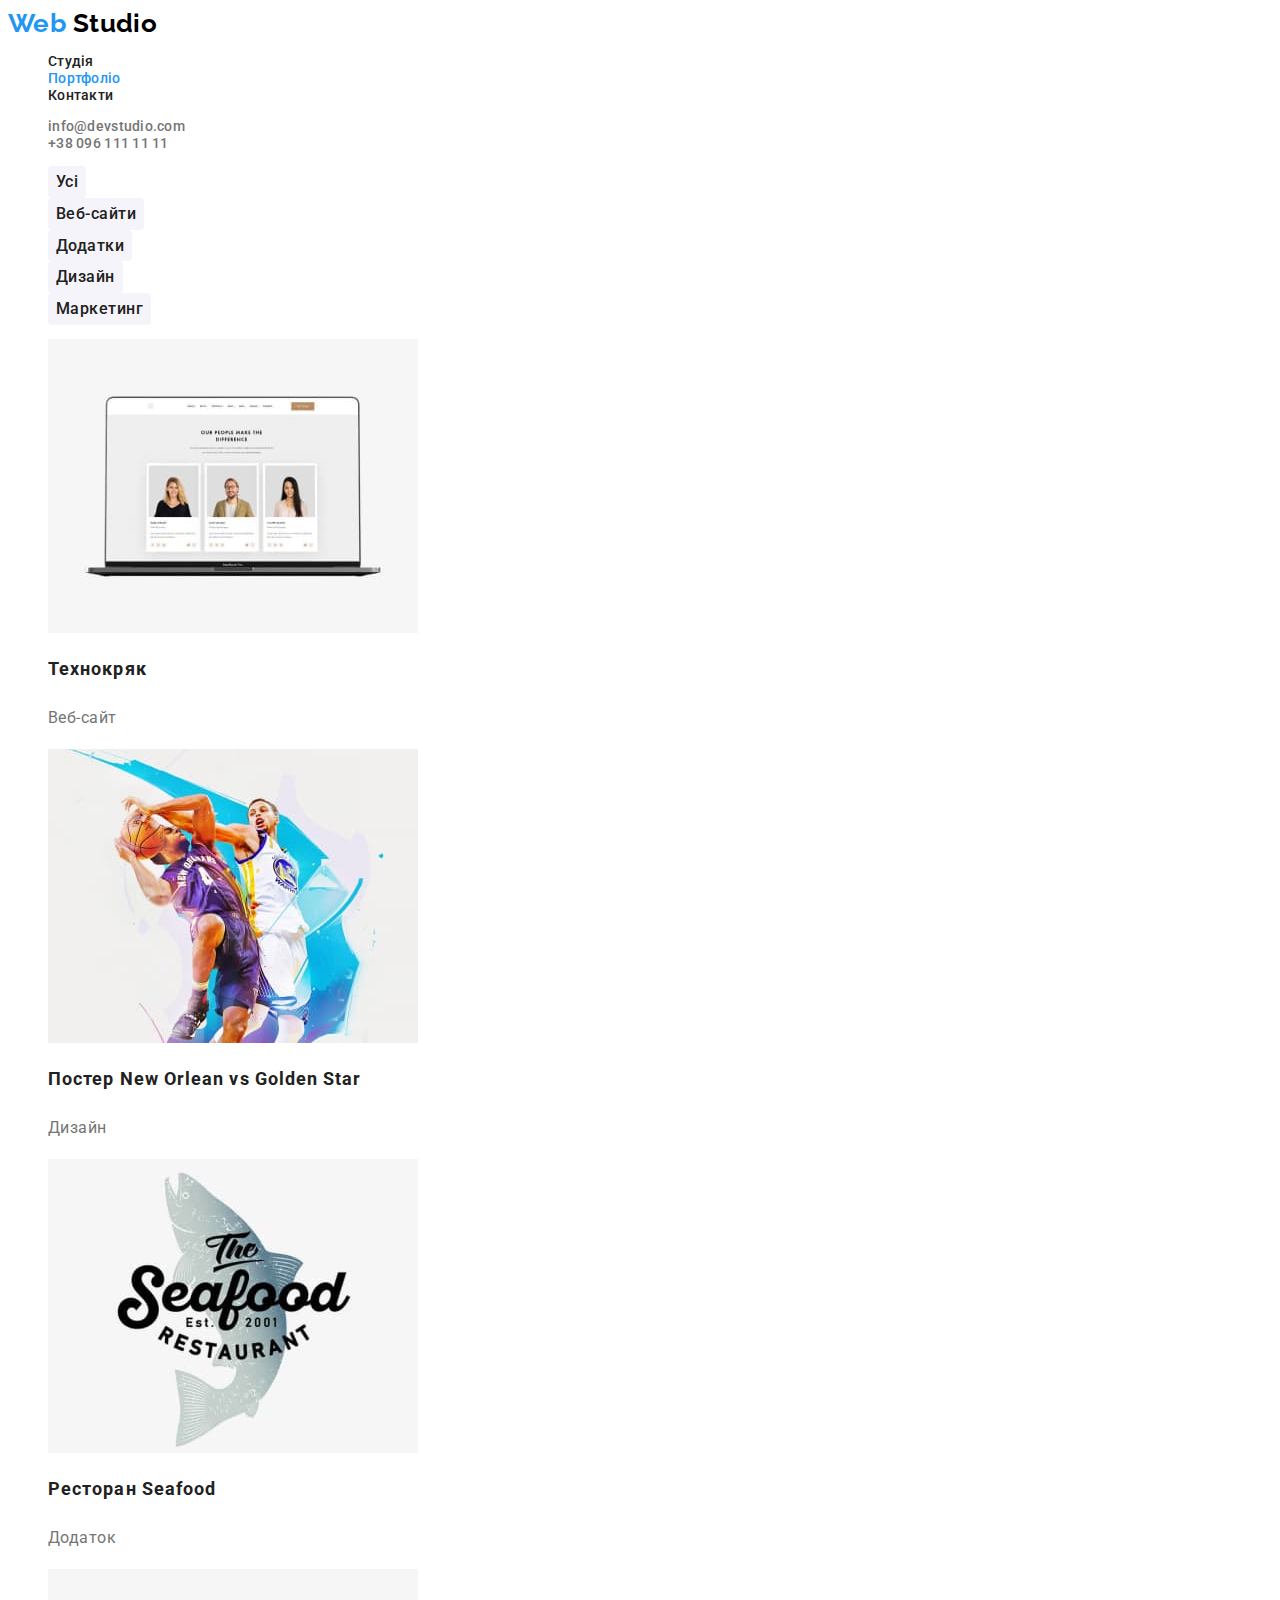
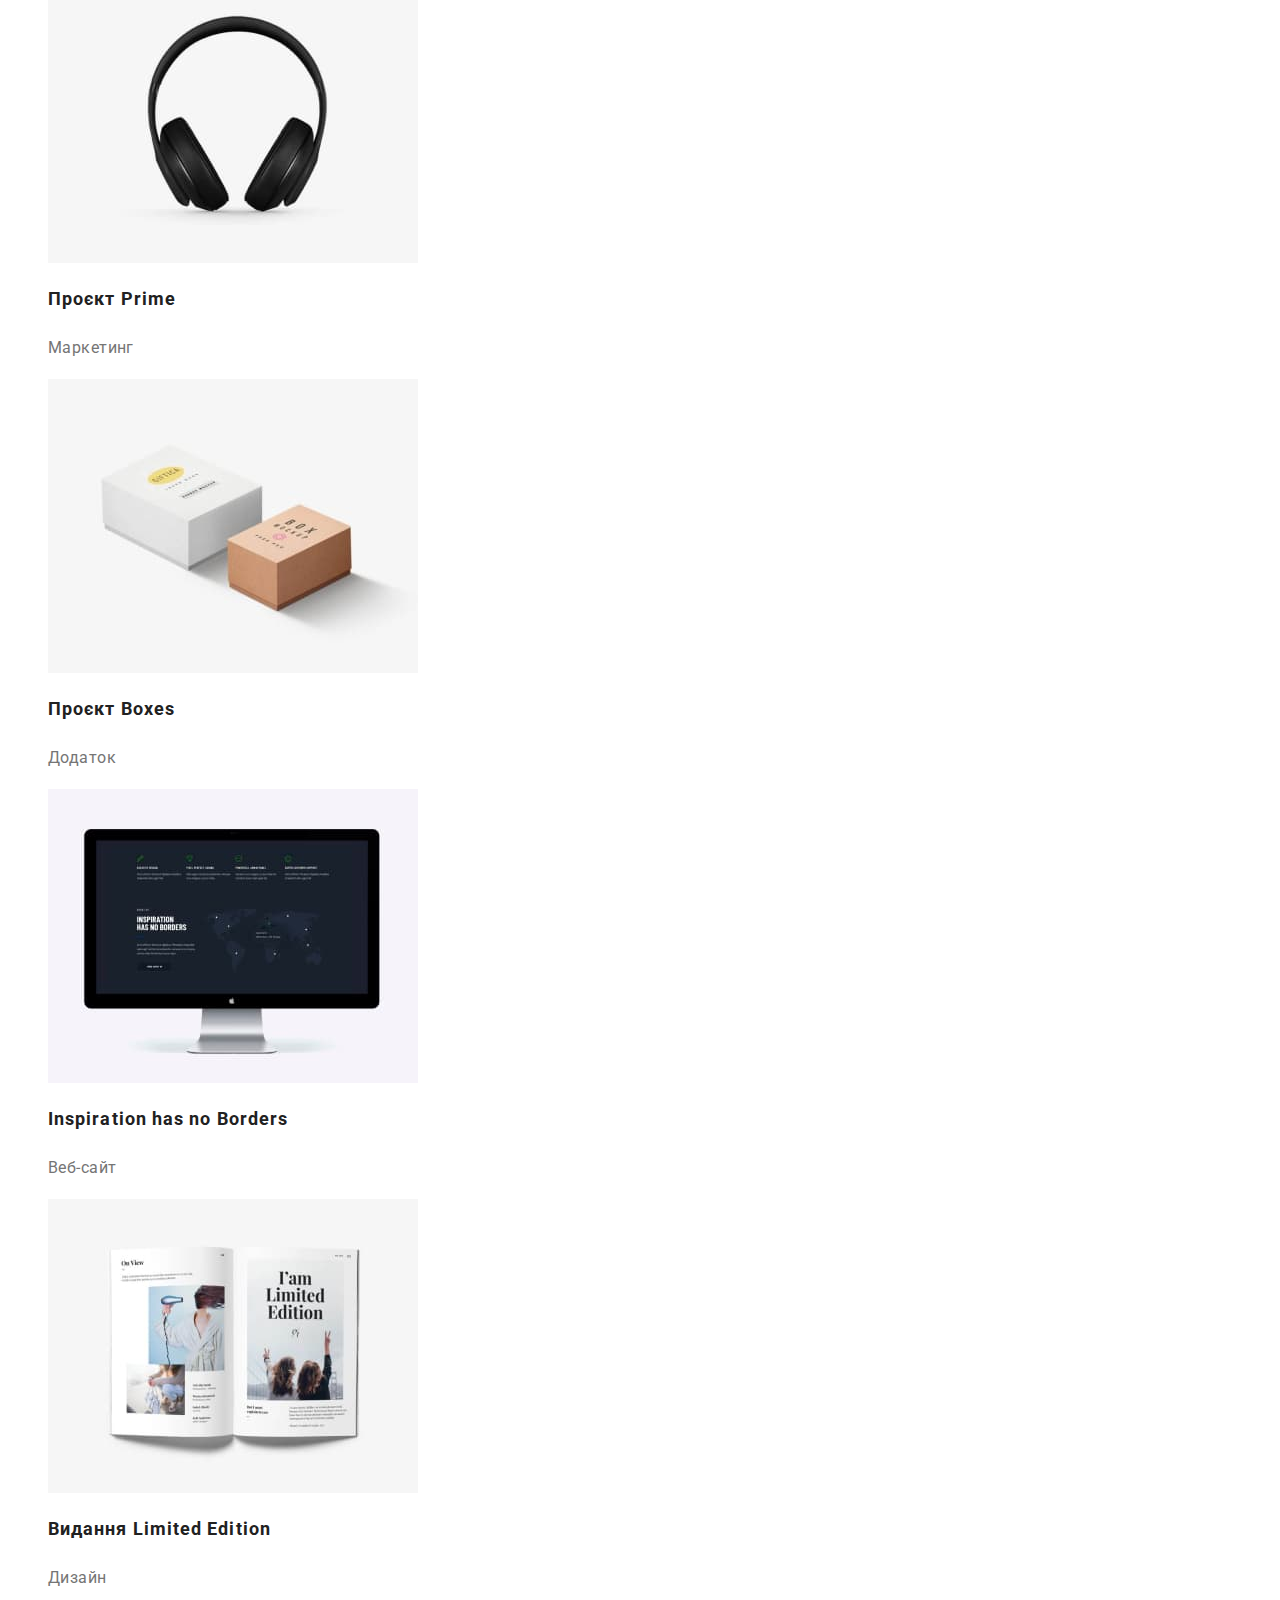
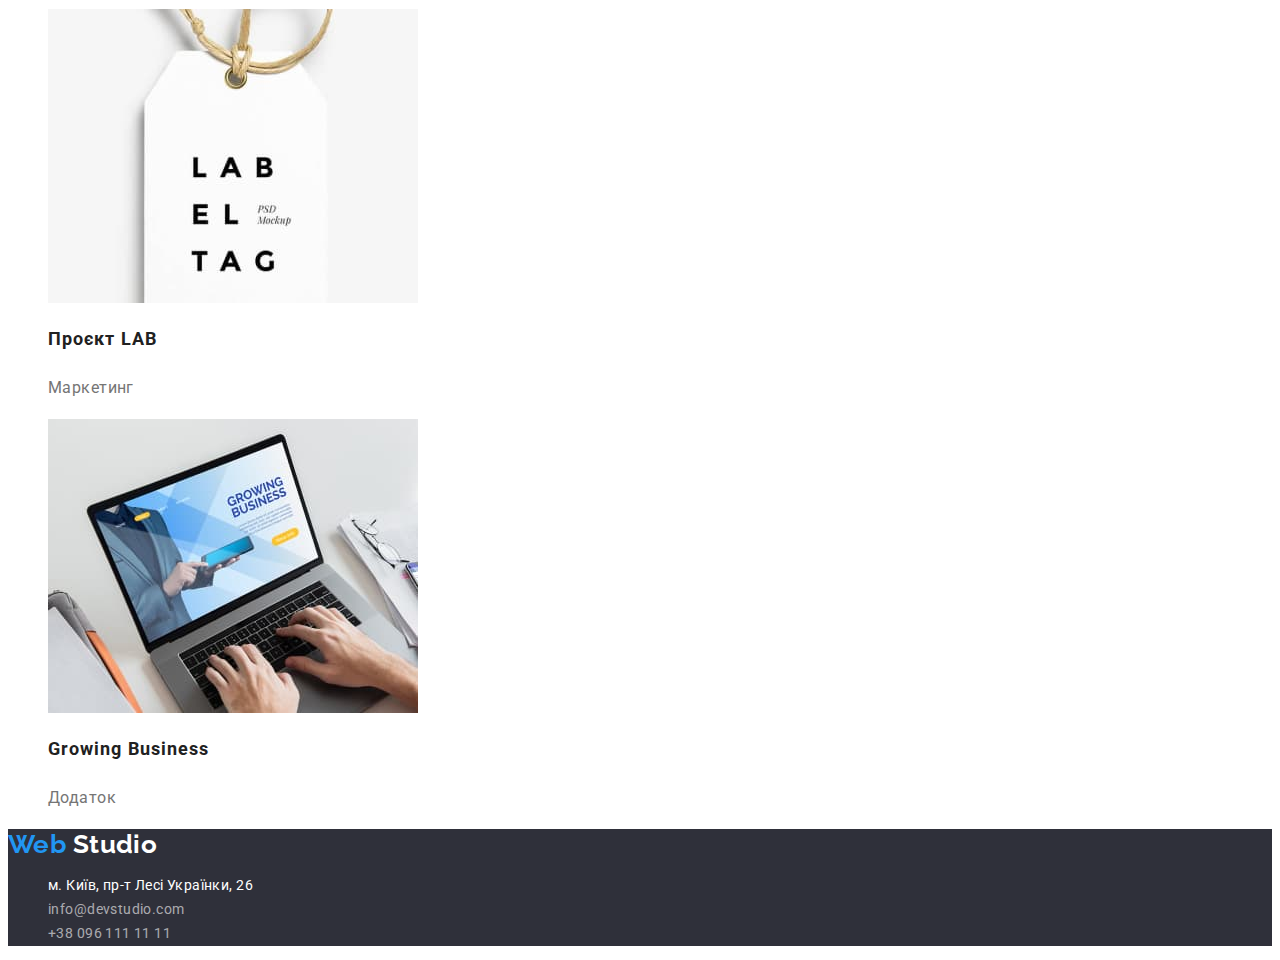
==== portfolio.html @ 021643b6 "Initial commit" ====
<!DOCTYPE html>
<html lang="uk">
	<head>
		<meta charset="UTF-8" />
		<meta http-equiv="X-UA-Compatible" content="IE=edge" />
		<meta name="viewport" content="width=device-width, initial-scale=1.0" />
		<title>Portfolio</title>
		<link
			href="https://fonts.googleapis.com/css2?family=Raleway:wght@700&family=Roboto:wght@400;500;700;900&display=swap"
			rel="stylesheet"
		/>
		<link rel="stylesheet" href="./css/styles.css" />
	</head>
	<body>
		<header>
			<nav>
				<a href="./index.html" class="logo link">
					<span class="logo-accent">Web</span>
					Studio
				</a>

				<ul class="site-nav list">
					<li>
						<a href="./index.html" class="link">Студія</a>
					</li>
					<li>
						<a href="./portfolio.html" class="link current">Портфоліо</a>
					</li>
					<li>
						<a href="" class="link">Контакти</a>
					</li>
				</ul>
			</nav>
			<ul class="contact-header list">
				<li>
					<a href="mailto:info@devstudio.com" class="link">info@devstudio.com</a>
				</li>
				<li>
					<a href="tel:+380961111111" class="link">+38 096 111 11 11</a>
				</li>
			</ul>
		</header>
		<main>
			<section class="portfolio">
				<h1 class="visually-hidden">Галерея проектів</h1>
				<ul class="list">
					<li><button type="button" class="portfolio-btn">Усі</button></li>
					<li><button type="button" class="portfolio-btn">Веб-сайти</button></li>
					<li><button type="button" class="portfolio-btn">Додатки</button></li>
					<li><button type="button" class="portfolio-btn">Дизайн</button></li>
					<li><button type="button" class="portfolio-btn">Маркетинг</button></li>
				</ul>
				<ul class="portfolio-list list">
					<li>
						<a href="" class="link">
							<img src="./images/tehno.jpg" alt="Технокряк веб-сайт" width="370" />
							<h2 class="title">Технокряк</h2>
							<p class="dscr">Веб-сайт</p>
						</a>
					</li>
					<li>
						<a href="" class="link">
							<img src="./images/poster.jpg" alt="Постер Нью Орлеан дизайн" width="370" />
							<h2 class="title">Постер New Orlean vs Golden Star</h2>
							<p class="dscr">Дизайн</p>
						</a>
					</li>
					<li>
						<a href="" class="link">
							<img src="./images/seafood.jpg" alt="Ресторан Сіфуд" width="370" />
							<h2 class="title">Ресторан Seafood</h2>
							<p class="dscr">Додаток</p>
						</a>
					</li>
					<li>
						<a href="" class="link">
							<img src="./images/prime.jpg" alt="Прайм маркетинг" width="370" />
							<h2 class="title">Проєкт Prime</h2>
							<p class="dscr">Маркетинг</p>
						</a>
					</li>
					<li>
						<a href="" class="link">
							<img src="./images/boxes.jpg" alt="Додаток боксес" width="370" />
							<h2 class="title">Проєкт Boxes</h2>
							<p class="dscr">Додаток</p>
						</a>
					</li>
					<li>
						<a href="" class="link">
							<img src="./images/inspiration.jpg" alt="Натхнення вебсайт" width="370" />
							<h2 class="title">Inspiration has no Borders</h2>
							<p class="dscr">Веб-сайт</p>
						</a>
					</li>
					<li>
						<a href="" class="link">
							<img src="./images/limited.jpg" alt="Обмежене видання дизайн" width="370" />
							<h2 class="title">Видання Limited Edition</h2>
							<p class="dscr">Дизайн</p>
						</a>
					</li>
					<li>
						<a href="" class="link">
							<img src="./images/lab.jpg" alt="Проєкт ЛАБ маркетинг" width="370" />
							<h2 class="title">Проєкт LAB</h2>
							<p class="dscr">Маркетинг</p>
						</a>
					</li>
					<li>
						<a href="" class="link">
							<img src="./images/growing.jpg" alt="Рост бізнеса додаток" width="370" />
							<h2 class="title">Growing Business</h2>
							<p class="dscr">Додаток</p>
						</a>
					</li>
				</ul>
			</section>
		</main>
		<footer class="footer">
			<a href="./index.html" class="logo link">
				<span class="logo-accent">Web</span>
				Studio
			</a>
			<address>
				<ul class="adress-list list">
					<li>
						<a
							href="https://goo.gl/maps/ogPtwXew7czSib9S9"
							target="_blank"
							rel="noreferrer noopener nofollow"
							class="adress link"
						>
							м. Київ, пр-т Лесі Українки, 26
						</a>
					</li>
					<li>
						<a href="mailto:info@devstudio.com" class="link">info@devstudio.com</a>
					</li>
					<li>
						<a href="tel:+380961111111" class="link">+38 096 111 11 11</a>
					</li>
				</ul>
			</address>
		</footer>
	</body>
</html>
---- css/styles.css ----
:root {
	--title-text-color: #212121; /*цвет заголовков h2 h3*/
	--text-color: #757575; /*цвет  текста*/
	--accent-color: #2196f3; /*цвет акцент*/
	--logo-color-text: #000000; /*цвет лого*/
	--secondary-color: #f5f4fa; /*вторичнй фон цвет секций*/
	--brand-color: #2f303a; /*выделяющийся фон сайта*/
	--main-color: #ffffff; /*основной фон, текст на контрасте*/
	--button-active: #188ce8; /*цвет фокусированной кнопки*/
	--footer-text-color: rgba(255, 255, 255, 0.6); /*доп цвет текста в футере*/
}

body {
	font-family: Roboto, sans-serif;
	font-size: 14px;
	letter-spacing: 0.03em;
	color: var(--text-color);
	background-color: #ffffff;
}
.link {
	text-decoration: none;
}
.list {
	list-style: none;
}
.logo.link {
	font-family: "Raleway", sans-serif;
	font-weight: 700;
	font-size: 26px;
	line-height: 1.19;
	color: var(--logo-color-text);
}
.logo-accent {
	color: var(--accent-color);
}

/*навигация*/

.site-nav .link {
	font-weight: 500;
	line-height: 1.14;
	letter-spacing: 0.02em;
	color: var(--title-text-color);
}

/*контакты шапка*/
.contact-header .link {
	font-weight: 500;
	line-height: 1.14;
	letter-spacing: 0.02em;
	color: var(--text-color);
}

/*секция герой*/
.hero {
	background-color: var(--brand-color);
}
.hero-title {
	font-weight: 900;
	font-size: 44px;
	line-height: 1.36;
	letter-spacing: 0.06em;
	color: var(--main-color);
	text-transform: uppercase;
	text-align: center;
}
.hero-btn {
	font-family: "Roboto", sans-serif;
	font-weight: 700;
	font-size: 16px;
	line-height: 1.88;
	letter-spacing: 0.06em;
	color: var(--main-color);
	display: flex;
	align-items: center;
	text-align: center;
	background-color: var(--accent-color);
	border-color: transparent;
	border-radius: 4px;
	cursor: pointer;
}
.hero-btn:hover,
.hero-btn:focus {
	background-color: var(--button-active);
}

/*секции*/

.visually-hidden {
	/*скрываем заголовок - почему так*/
	position: absolute;
	width: 1px;
	height: 1px;
	margin: -1px;
	border: 0;
	padding: 0;
	white-space: nowrap;
	clip-path: inset(100%);
	clip: rect(0 0 0 0);
	overflow: hidden;
}

.feature-list .title {
	font-size: 14px;
	line-height: 1.14;
	color: var(--title-text-color);
	text-transform: uppercase;
}
.feature-list .dscr {
	line-height: 1.71;
}
.section-title {
	font-size: 36px;
	line-height: 1.17;
	color: var(--title-text-color);
	text-align: center;
}
.team {
	background-color: var(--secondary-color);
}
.team-list .title {
	font-weight: 500;
	font-size: 16px;
	line-height: 1.19;
	color: var(--title-text-color);
	text-align: center;
}
.team-list .dscr {
	font-size: 16px;
	line-height: 1.19;
	text-align: center;
}
/*футер*/
.footer {
	background-color: var(--brand-color);
}
.adress-list {
	font-style: normal;
	line-height: 1.71;
}
.adress-list .link {
	color: var(--footer-text-color);
}
.adress.link {
	color: var(--main-color);
}
.footer .logo {
	color: var(--main-color);
}

/*фокус наведение*/
.adress-list .link:hover,
.adress-list .link:focus,
.adress:hover,
.adress:focus,
.logo.link:hover,
.logo.link:focus,
.site-nav .link:hover,
.site-nav .link:focus,
.contact-header .link:hover,
.contact-header .link:focus,
.site-nav .link.current {
	color: var(--accent-color);
}

/*портфолио*/

.portfolio-btn {
	font-family: "Roboto", sans-serif;
	font-weight: 500;
	font-size: 16px;
	letter-spacing: 0.03em;
	line-height: 1.62;
	color: var(--title-text-color);
	text-align: center;
	background-color: var(--secondary-color);
	border-color: transparent;
	border-radius: 4px;
	cursor: pointer;
}
.portfolio-btn:hover,
.portfolio-btn:focus {
	color: var(--main-color);
	background-color: var(--accent-color);
}

.portfolio-list .title {
	font-size: 18px;
	line-height: 2;
	letter-spacing: 0.06em;
	color: var(--title-text-color);
}
.portfolio-list .dscr {
	font-size: 16px;
	line-height: 1.88;
	color: var(--text-color);
}
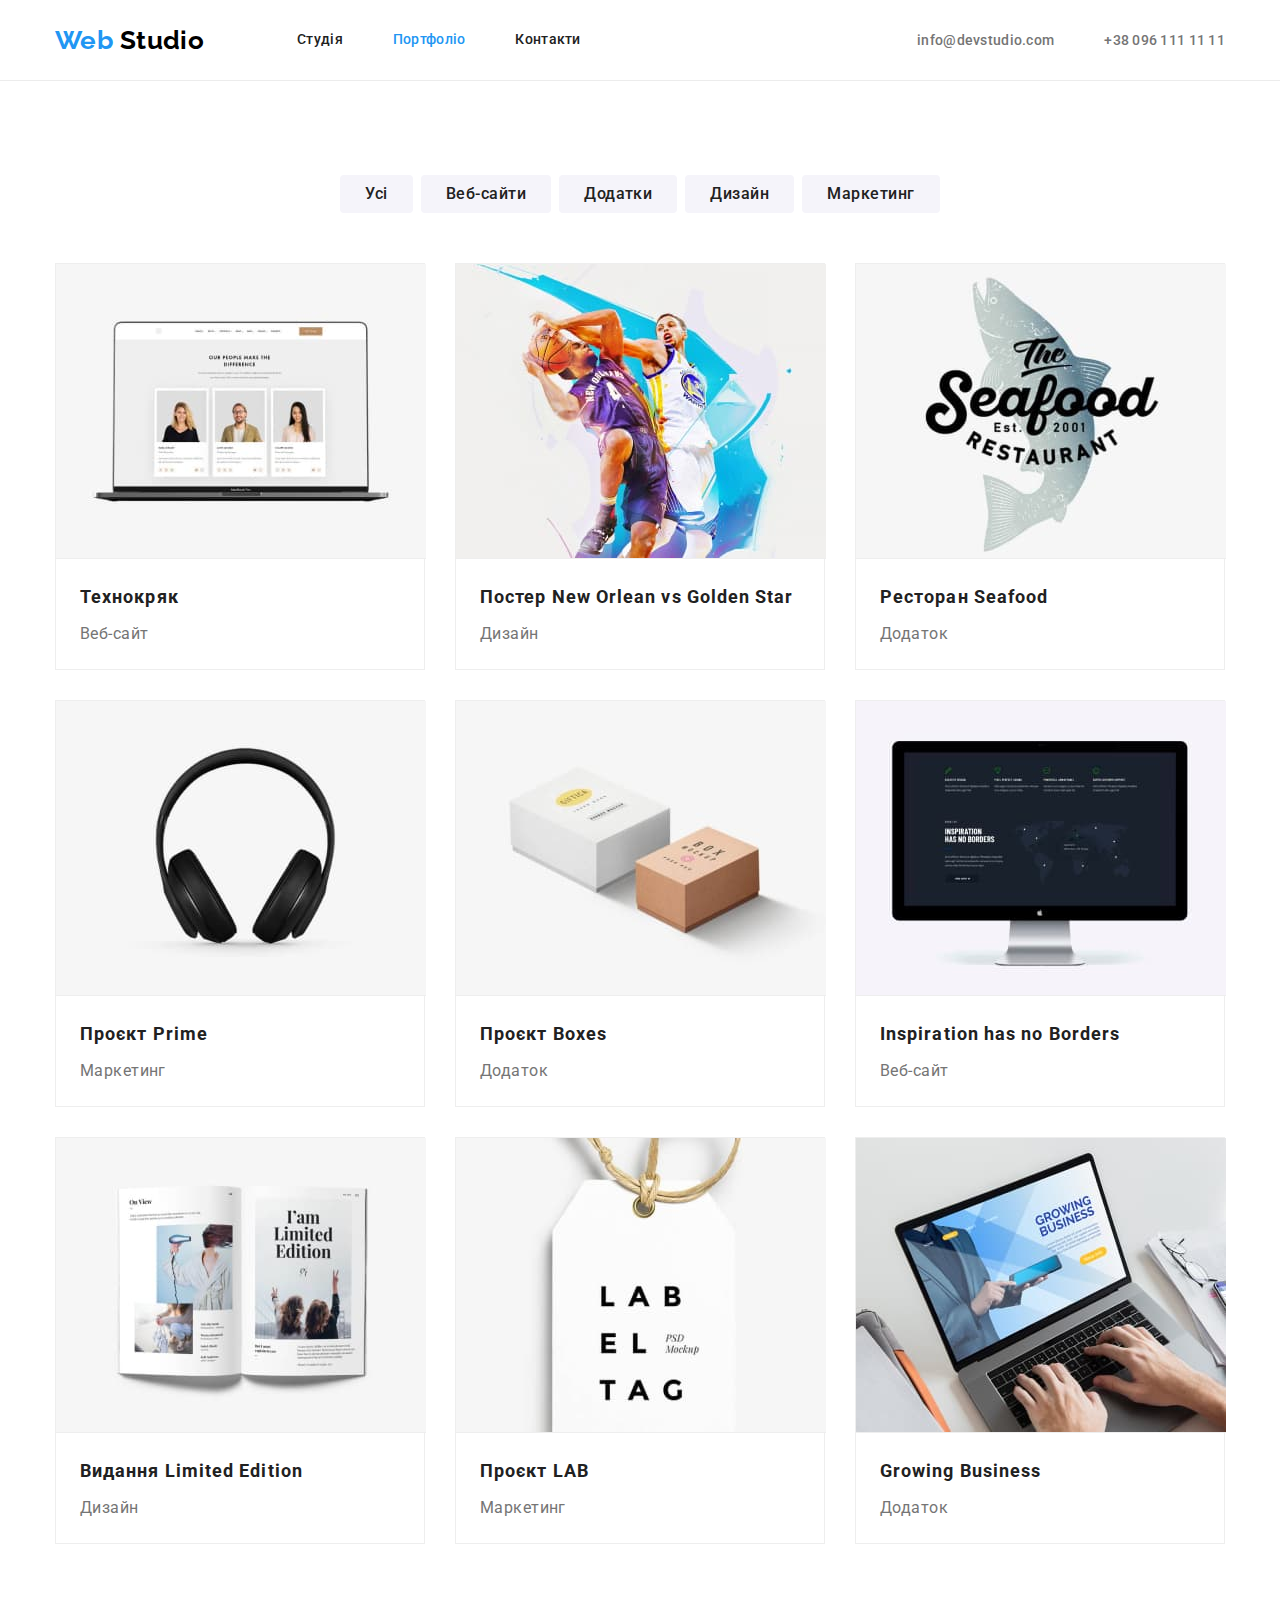
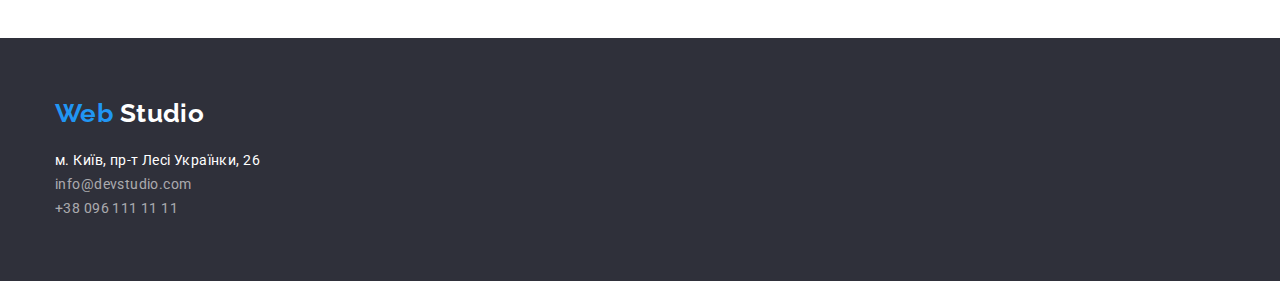
==== commit b0417a9f: "grid" ====
--- a/portfolio.html
+++ b/portfolio.html
@@ -6,6 +6,10 @@
 		<meta name="viewport" content="width=device-width, initial-scale=1.0" />
 		<title>Portfolio</title>
 		<link
+			rel="stylesheet"
+			href="https://cdnjs.cloudflare.com/ajax/libs/modern-normalize/1.0.0/modern-normalize.min.css"
+		/>
+		<link
 			href="https://fonts.googleapis.com/css2?family=Raleway:wght@700&family=Roboto:wght@400;500;700;900&display=swap"
 			rel="stylesheet"
 		/>
@@ -13,135 +17,141 @@
 	</head>
 	<body>
 		<header>
-			<nav>
-				<a href="./index.html" class="logo link">
+			<div class="container header">
+				<nav class="navigation">
+					<a href="./index.html" class="logo link" lang="eu">
+						<span class="logo-accent">Web</span>
+						Studio
+					</a>
+
+					<ul class="site-nav list">
+						<li class="item">
+							<a href="./index.html" class="link">Студія</a>
+						</li>
+						<li class="item">
+							<a href="./portfolio.html" class="link current">Портфоліо</a>
+						</li>
+						<li class="item">
+							<a href="" class="link">Контакти</a>
+						</li>
+					</ul>
+				</nav>
+				<ul class="contact-header list">
+					<li class="item">
+						<a href="mailto:info@devstudio.com" class="link">info@devstudio.com</a>
+					</li>
+					<li class="item">
+						<a href="tel:+380961111111" class="link">+38 096 111 11 11</a>
+					</li>
+				</ul>
+			</div>
+		</header>
+		<main>
+			<section class="section portfolio">
+				<div class="container">
+					<h1 class="visually-hidden">Галерея проектів</h1>
+					<ul class="list filter">
+						<li class="item"><button type="button" class="filter-btn">Усі</button></li>
+						<li class="item"><button type="button" class="filter-btn">Веб-сайти</button></li>
+						<li class="item"><button type="button" class="filter-btn">Додатки</button></li>
+						<li class="item"><button type="button" class="filter-btn">Дизайн</button></li>
+						<li class="item"><button type="button" class="filter-btn">Маркетинг</button></li>
+					</ul>
+					<ul class="portfolio-list list">
+						<li class="item">
+							<a href="" class="link">
+								<img class="portfolio-img" src="./images/tehno.jpg" alt="Технокряк веб-сайт" width="370" />
+								<h2 class="title">Технокряк</h2>
+								<p class="dscr">Веб-сайт</p>
+							</a>
+						</li>
+						<li class="item">
+							<a href="" class="link">
+								<img class="portfolio-img" src="./images/poster.jpg" alt="Постер Нью Орлеан дизайн" width="370" />
+								<h2 class="title">Постер New Orlean vs Golden Star</h2>
+								<p class="dscr">Дизайн</p>
+							</a>
+						</li>
+						<li class="item">
+							<a href="" class="link">
+								<img class="portfolio-img" src="./images/seafood.jpg" alt="Ресторан Сіфуд" width="370" />
+								<h2 class="title">Ресторан Seafood</h2>
+								<p class="dscr">Додаток</p>
+							</a>
+						</li>
+						<li class="item">
+							<a href="" class="link">
+								<img class="portfolio-img" src="./images/prime.jpg" alt="Прайм маркетинг" width="370" />
+								<h2 class="title">Проєкт Prime</h2>
+								<p class="dscr">Маркетинг</p>
+							</a>
+						</li>
+						<li class="item">
+							<a href="" class="link">
+								<img class="portfolio-img" src="./images/boxes.jpg" alt="Додаток боксес" width="370" />
+								<h2 class="title">Проєкт Boxes</h2>
+								<p class="dscr">Додаток</p>
+							</a>
+						</li>
+						<li class="item">
+							<a href="" class="link">
+								<img class="portfolio-img" src="./images/inspiration.jpg" alt="Натхнення вебсайт" width="370" />
+								<h2 class="title">Inspiration has no Borders</h2>
+								<p class="dscr">Веб-сайт</p>
+							</a>
+						</li>
+						<li class="item">
+							<a href="" class="link">
+								<img class="portfolio-img" src="./images/limited.jpg" alt="Обмежене видання дизайн" width="370" />
+								<h2 class="title">Видання Limited Edition</h2>
+								<p class="dscr">Дизайн</p>
+							</a>
+						</li>
+						<li class="item">
+							<a href="" class="link">
+								<img class="portfolio-img" src="./images/lab.jpg" alt="Проєкт ЛАБ маркетинг" width="370" />
+								<h2 class="title">Проєкт LAB</h2>
+								<p class="dscr">Маркетинг</p>
+							</a>
+						</li>
+						<li class="item">
+							<a href="" class="link">
+								<img class="portfolio-img" src="./images/growing.jpg" alt="Рост бізнеса додаток" width="370" />
+								<h2 class="title">Growing Business</h2>
+								<p class="dscr">Додаток</p>
+							</a>
+						</li>
+					</ul>
+				</div>
+			</section>
+		</main>
+		<footer class="footer">
+			<div class="container">
+				<a href="./index.html" class="logo link" lang="eu">
 					<span class="logo-accent">Web</span>
 					Studio
 				</a>
-
-				<ul class="site-nav list">
-					<li>
-						<a href="./index.html" class="link">Студія</a>
-					</li>
-					<li>
-						<a href="./portfolio.html" class="link current">Портфоліо</a>
-					</li>
-					<li>
-						<a href="" class="link">Контакти</a>
-					</li>
-				</ul>
-			</nav>
-			<ul class="contact-header list">
-				<li>
-					<a href="mailto:info@devstudio.com" class="link">info@devstudio.com</a>
-				</li>
-				<li>
-					<a href="tel:+380961111111" class="link">+38 096 111 11 11</a>
-				</li>
-			</ul>
-		</header>
-		<main>
-			<section class="portfolio">
-				<h1 class="visually-hidden">Галерея проектів</h1>
-				<ul class="list">
-					<li><button type="button" class="portfolio-btn">Усі</button></li>
-					<li><button type="button" class="portfolio-btn">Веб-сайти</button></li>
-					<li><button type="button" class="portfolio-btn">Додатки</button></li>
-					<li><button type="button" class="portfolio-btn">Дизайн</button></li>
-					<li><button type="button" class="portfolio-btn">Маркетинг</button></li>
-				</ul>
-				<ul class="portfolio-list list">
-					<li>
-						<a href="" class="link">
-							<img src="./images/tehno.jpg" alt="Технокряк веб-сайт" width="370" />
-							<h2 class="title">Технокряк</h2>
-							<p class="dscr">Веб-сайт</p>
-						</a>
-					</li>
-					<li>
-						<a href="" class="link">
-							<img src="./images/poster.jpg" alt="Постер Нью Орлеан дизайн" width="370" />
-							<h2 class="title">Постер New Orlean vs Golden Star</h2>
-							<p class="dscr">Дизайн</p>
-						</a>
-					</li>
-					<li>
-						<a href="" class="link">
-							<img src="./images/seafood.jpg" alt="Ресторан Сіфуд" width="370" />
-							<h2 class="title">Ресторан Seafood</h2>
-							<p class="dscr">Додаток</p>
-						</a>
-					</li>
-					<li>
-						<a href="" class="link">
-							<img src="./images/prime.jpg" alt="Прайм маркетинг" width="370" />
-							<h2 class="title">Проєкт Prime</h2>
-							<p class="dscr">Маркетинг</p>
-						</a>
-					</li>
-					<li>
-						<a href="" class="link">
-							<img src="./images/boxes.jpg" alt="Додаток боксес" width="370" />
-							<h2 class="title">Проєкт Boxes</h2>
-							<p class="dscr">Додаток</p>
-						</a>
-					</li>
-					<li>
-						<a href="" class="link">
-							<img src="./images/inspiration.jpg" alt="Натхнення вебсайт" width="370" />
-							<h2 class="title">Inspiration has no Borders</h2>
-							<p class="dscr">Веб-сайт</p>
-						</a>
-					</li>
-					<li>
-						<a href="" class="link">
-							<img src="./images/limited.jpg" alt="Обмежене видання дизайн" width="370" />
-							<h2 class="title">Видання Limited Edition</h2>
-							<p class="dscr">Дизайн</p>
-						</a>
-					</li>
-					<li>
-						<a href="" class="link">
-							<img src="./images/lab.jpg" alt="Проєкт ЛАБ маркетинг" width="370" />
-							<h2 class="title">Проєкт LAB</h2>
-							<p class="dscr">Маркетинг</p>
-						</a>
-					</li>
-					<li>
-						<a href="" class="link">
-							<img src="./images/growing.jpg" alt="Рост бізнеса додаток" width="370" />
-							<h2 class="title">Growing Business</h2>
-							<p class="dscr">Додаток</p>
-						</a>
-					</li>
-				</ul>
-			</section>
-		</main>
-		<footer class="footer">
-			<a href="./index.html" class="logo link">
-				<span class="logo-accent">Web</span>
-				Studio
-			</a>
-			<address>
-				<ul class="adress-list list">
-					<li>
-						<a
-							href="https://goo.gl/maps/ogPtwXew7czSib9S9"
-							target="_blank"
-							rel="noreferrer noopener nofollow"
-							class="adress link"
-						>
-							м. Київ, пр-т Лесі Українки, 26
-						</a>
-					</li>
-					<li>
-						<a href="mailto:info@devstudio.com" class="link">info@devstudio.com</a>
-					</li>
-					<li>
-						<a href="tel:+380961111111" class="link">+38 096 111 11 11</a>
-					</li>
-				</ul>
-			</address>
+				<address>
+					<ul class="adress-list list">
+						<li>
+							<a
+								href="https://goo.gl/maps/ogPtwXew7czSib9S9"
+								target="_blank"
+								rel="noreferrer noopener nofollow"
+								class="adress link"
+							>
+								м. Київ, пр-т Лесі Українки, 26
+							</a>
+						</li>
+						<li>
+							<a href="mailto:info@devstudio.com" class="link">info@devstudio.com</a>
+						</li>
+						<li>
+							<a href="tel:+380961111111" class="link">+38 096 111 11 11</a>
+						</li>
+					</ul>
+				</address>
+			</div>
 		</footer>
 	</body>
 </html>
--- a/css/styles.css
+++ b/css/styles.css
@@ -8,6 +8,8 @@
 	--main-color: #ffffff; /*основной фон, текст на контрасте*/
 	--button-active: #188ce8; /*цвет фокусированной кнопки*/
 	--footer-text-color: rgba(255, 255, 255, 0.6); /*доп цвет текста в футере*/
+	--line-color: #ececec; /* цвет линии */
+	--border-color: #eeeeee; /*цвет рамки*/
 }
 
 body {
@@ -15,7 +17,29 @@
 	font-size: 14px;
 	letter-spacing: 0.03em;
 	color: var(--text-color);
-	background-color: #ffffff;
+	background-color: var(--main-color);
+}
+.container {
+	width: 1200px;
+	padding: 0 15px;
+	margin: 0 auto;
+}
+.section {
+	padding-top: 94px;
+	padding-bottom: 94px;
+}
+h3,
+h4,
+ul,
+p {
+	margin: 0px;
+	padding: 0px;
+}
+img {
+	display: block;
+}
+header {
+	border-bottom: 1px solid var(--line-color);
 }
 .link {
 	text-decoration: none;
@@ -23,6 +47,7 @@
 .list {
 	list-style: none;
 }
+/* логотип  */
 .logo.link {
 	font-family: "Raleway", sans-serif;
 	font-weight: 700;
@@ -33,16 +58,31 @@
 .logo-accent {
 	color: var(--accent-color);
 }
-
+/* HEADER */
 /*навигация*/
 
 .site-nav .link {
+	display: block;
+	padding-top: 32px;
+	padding-bottom: 32px;
+
 	font-weight: 500;
 	line-height: 1.14;
 	letter-spacing: 0.02em;
 	color: var(--title-text-color);
 }
-
+.site-nav {
+	display: flex;
+	margin-left: 93px;
+}
+
+.site-nav .item + .item {
+	margin-left: 50px;
+}
+.navigation {
+	display: flex;
+	align-items: center;
+}
 /*контакты шапка*/
 .contact-header .link {
 	font-weight: 500;
@@ -50,28 +90,44 @@
 	letter-spacing: 0.02em;
 	color: var(--text-color);
 }
+.contact-header {
+	display: flex;
+	margin-left: auto;
+}
+.contact-header .item + .item {
+	margin-left: 50px;
+}
+.header {
+	display: flex;
+	align-items: center;
+}
 
 /*секция герой*/
-.hero {
-	background-color: var(--brand-color);
-}
+
 .hero-title {
+	margin-top: 0px;
+	margin-bottom: 30px;
+	margin-left: auto;
+	margin-right: auto;
+	width: 696px;
 	font-weight: 900;
 	font-size: 44px;
 	line-height: 1.36;
 	letter-spacing: 0.06em;
 	color: var(--main-color);
 	text-transform: uppercase;
-	text-align: center;
 }
 .hero-btn {
+	margin: auto;
+	width: 216px;
+	height: 50px;
 	font-family: "Roboto", sans-serif;
 	font-weight: 700;
 	font-size: 16px;
 	line-height: 1.88;
 	letter-spacing: 0.06em;
 	color: var(--main-color);
-	display: flex;
+
 	align-items: center;
 	text-align: center;
 	background-color: var(--accent-color);
@@ -83,9 +139,13 @@
 .hero-btn:focus {
 	background-color: var(--button-active);
 }
+.hero {
+	background-color: var(--brand-color);
+	text-align: center;
+}
 
 /*секции*/
-
+/* Особенности студии */
 .visually-hidden {
 	/*скрываем заголовок - почему так*/
 	position: absolute;
@@ -100,7 +160,17 @@
 	overflow: hidden;
 }
 
+.feature-list {
+	display: flex;
+}
+.feature-list .item + .item {
+	margin-left: 30px;
+}
+.feature-list .item {
+	flex-basis: calc((100%-30px * 3) / 4);
+}
 .feature-list .title {
+	margin-bottom: 10px;
 	font-size: 14px;
 	line-height: 1.14;
 	color: var(--title-text-color);
@@ -109,22 +179,67 @@
 .feature-list .dscr {
 	line-height: 1.71;
 }
+
+/* Чем занимаемся */
 .section-title {
+	margin-bottom: 50px;
+	margin-top: 0px;
 	font-size: 36px;
 	line-height: 1.17;
 	color: var(--title-text-color);
 	text-align: center;
 }
-.team {
+.works {
+	padding-top: 0px;
+}
+
+.works .list {
+	display: flex;
+	justify-content: space-between;
+}
+.works .list .item:not(:first-child) {
+	margin-left: 30px;
+}
+
+/*реализация с равномерні м размещением:
+.works .list {
+	display: flex;
+	justify-content: space-between;
+}*/
+/*реализация с отрицаетльными маржинами:
+.works .list {
+	display: flex;
+	margin-left: -30px;
+}
+.works .list > .item {
+	margin-left: 30px;}
+/*  
+/* наша команда */
+.section.team {
 	background-color: var(--secondary-color);
 }
+.team-list {
+	display: flex;
+	justify-content: space-between;
+}
+.team-list .item {
+	padding-bottom: 30px;
+	text-align: center;
+	background-color: var(--main-color);
+}
+.team-list .item:not(:first-child) {
+	margin-left: 30px;
+}
 .team-list .title {
+	margin-top: 30px;
+	margin-bottom: 10px;
 	font-weight: 500;
 	font-size: 16px;
 	line-height: 1.19;
 	color: var(--title-text-color);
 	text-align: center;
 }
+
 .team-list .dscr {
 	font-size: 16px;
 	line-height: 1.19;
@@ -132,8 +247,12 @@
 }
 /*футер*/
 .footer {
+	padding-top: 60px;
+	padding-bottom: 60px;
+
 	background-color: var(--brand-color);
 }
+
 .adress-list {
 	font-style: normal;
 	line-height: 1.71;
@@ -145,6 +264,8 @@
 	color: var(--main-color);
 }
 .footer .logo {
+	display: inline-block;
+	margin-bottom: 20px;
 	color: var(--main-color);
 }
 
@@ -164,8 +285,18 @@
 }
 
 /*портфолио*/
-
-.portfolio-btn {
+/*фильтр*/
+.filter {
+	display: flex;
+	justify-content: center;
+	margin-bottom: 50px;
+}
+.filter .item + .item {
+	margin-left: 8px;
+}
+.filter-btn {
+	padding: 6px 22px;
+
 	font-family: "Roboto", sans-serif;
 	font-weight: 500;
 	font-size: 16px;
@@ -174,23 +305,56 @@
 	color: var(--title-text-color);
 	text-align: center;
 	background-color: var(--secondary-color);
-	border-color: transparent;
+	border: none;
 	border-radius: 4px;
 	cursor: pointer;
 }
-.portfolio-btn:hover,
-.portfolio-btn:focus {
+.filter-btn:first-child {
+	padding-left: 25px;
+	padding-right: 25px;
+}
+.filter-btn:hover,
+.filter-btn:focus {
 	color: var(--main-color);
 	background-color: var(--accent-color);
 }
-
+/*коллекция*/
+/*отступ реализован с помощью отрицаетльного маржина*/
+.portfolio-list {
+	display: flex;
+	flex-wrap: wrap;
+	padding: 0;
+	margin-top: -30px;
+	margin-left: -30px;
+}
+
+.portfolio-list .item {
+	padding-bottom: 20px;
+	margin-top: 30px;
+	margin-left: 30px;
+	border: 1px solid var(--border-color); /*рамки на карточках*/
+	width: 370px;
+}
+.portfolio-list .item:nth-child(3n) {
+	margin-right: 0px;
+}
+
+.portfolio-list .portfolio-img {
+	border-bottom: 1px solid var(--border-color); /*рамки на карточках*/
+}
 .portfolio-list .title {
+	margin-top: 20px;
+	margin-bottom: 4px;
+	margin-left: 24px;
+	margin-right: 24px;
 	font-size: 18px;
 	line-height: 2;
 	letter-spacing: 0.06em;
 	color: var(--title-text-color);
 }
 .portfolio-list .dscr {
+	margin-left: 24px;
+	margin-right: 24px;
 	font-size: 16px;
 	line-height: 1.88;
 	color: var(--text-color);
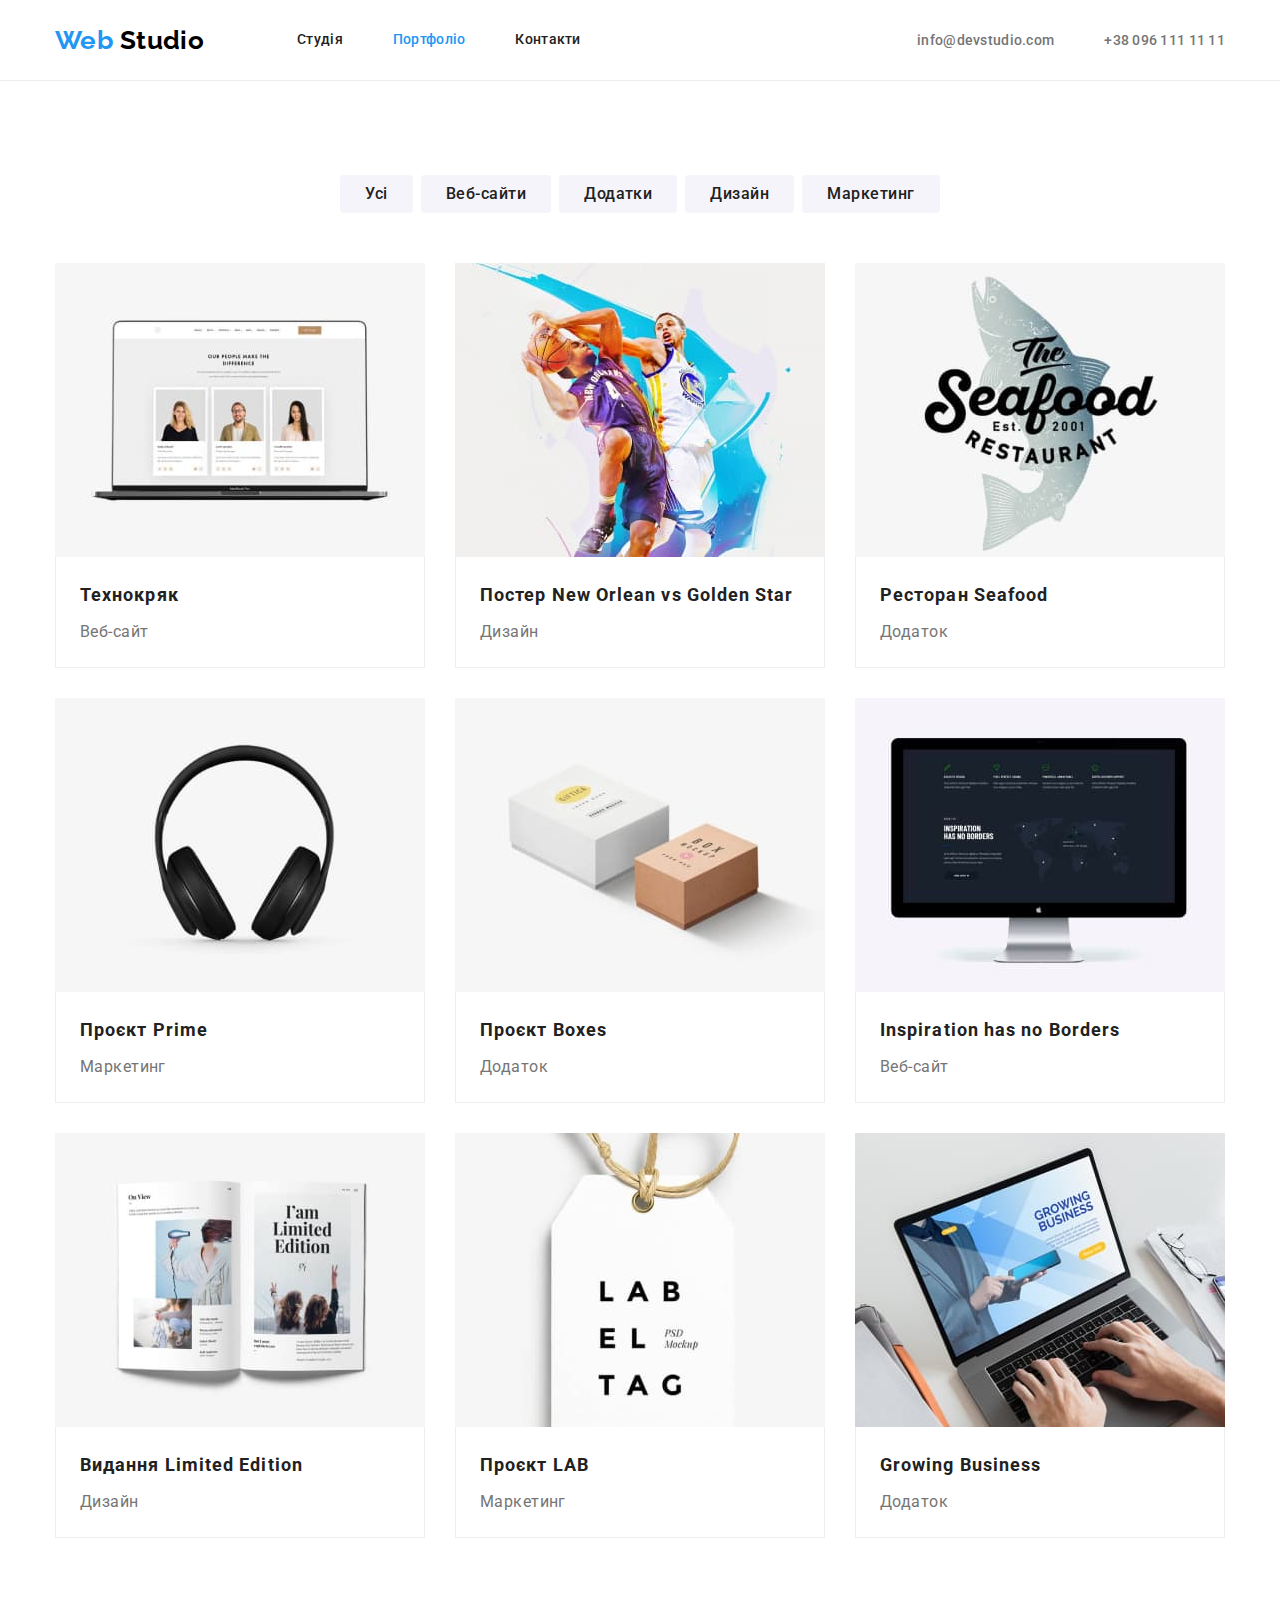
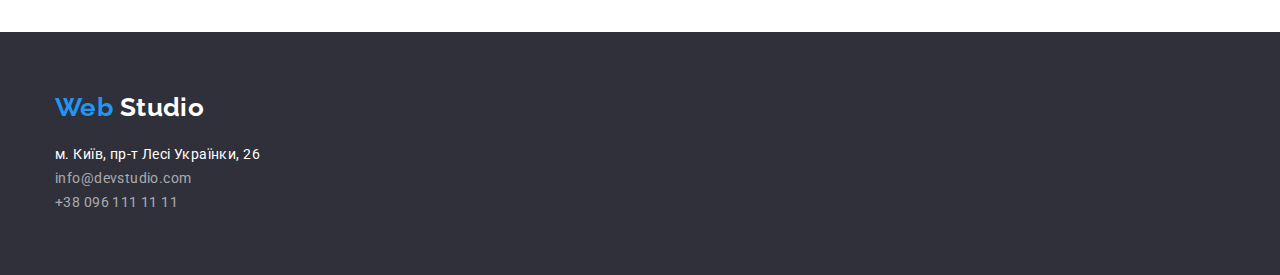
==== commit 00586c6e: "fixed border portfolio" ====
--- a/portfolio.html
+++ b/portfolio.html
@@ -60,65 +60,101 @@
 					<ul class="portfolio-list list">
 						<li class="item">
 							<a href="" class="link">
-								<img class="portfolio-img" src="./images/tehno.jpg" alt="Технокряк веб-сайт" width="370" />
-								<h2 class="title">Технокряк</h2>
-								<p class="dscr">Веб-сайт</p>
+								<div class="portfolio-img">
+									<img src="./images/tehno.jpg" alt="Технокряк веб-сайт" width="370" />
+								</div>
+								<div class="portfolio-content">
+									<h2 class="title">Технокряк</h2>
+									<p class="dscr">Веб-сайт</p>
+								</div>
 							</a>
 						</li>
 						<li class="item">
 							<a href="" class="link">
-								<img class="portfolio-img" src="./images/poster.jpg" alt="Постер Нью Орлеан дизайн" width="370" />
-								<h2 class="title">Постер New Orlean vs Golden Star</h2>
-								<p class="dscr">Дизайн</p>
+								<div class="portfolio-img">
+									<img src="./images/poster.jpg" alt="Постер Нью Орлеан дизайн" width="370" />
+								</div>
+								<div class="portfolio-content">
+									<h2 class="title">Постер New Orlean vs Golden Star</h2>
+									<p class="dscr">Дизайн</p>
+								</div>
 							</a>
 						</li>
 						<li class="item">
 							<a href="" class="link">
-								<img class="portfolio-img" src="./images/seafood.jpg" alt="Ресторан Сіфуд" width="370" />
-								<h2 class="title">Ресторан Seafood</h2>
-								<p class="dscr">Додаток</p>
+								<div class="portfolio-img">
+									<img src="./images/seafood.jpg" alt="Ресторан Сіфуд" width="370" />
+								</div>
+								<div class="portfolio-content">
+									<h2 class="title">Ресторан Seafood</h2>
+									<p class="dscr">Додаток</p>
+								</div>
 							</a>
 						</li>
 						<li class="item">
 							<a href="" class="link">
-								<img class="portfolio-img" src="./images/prime.jpg" alt="Прайм маркетинг" width="370" />
-								<h2 class="title">Проєкт Prime</h2>
-								<p class="dscr">Маркетинг</p>
+								<div class="portfolio-img">
+									<img src="./images/prime.jpg" alt="Прайм маркетинг" width="370" />
+								</div>
+								<div class="portfolio-content">
+									<h2 class="title">Проєкт Prime</h2>
+									<p class="dscr">Маркетинг</p>
+								</div>
 							</a>
 						</li>
 						<li class="item">
 							<a href="" class="link">
-								<img class="portfolio-img" src="./images/boxes.jpg" alt="Додаток боксес" width="370" />
-								<h2 class="title">Проєкт Boxes</h2>
-								<p class="dscr">Додаток</p>
+								<div class="portfolio-img">
+									<img src="./images/boxes.jpg" alt="Додаток боксес" width="370" />
+								</div>
+								<div class="portfolio-content">
+									<h2 class="title">Проєкт Boxes</h2>
+									<p class="dscr">Додаток</p>
+								</div>
 							</a>
 						</li>
 						<li class="item">
 							<a href="" class="link">
-								<img class="portfolio-img" src="./images/inspiration.jpg" alt="Натхнення вебсайт" width="370" />
-								<h2 class="title">Inspiration has no Borders</h2>
-								<p class="dscr">Веб-сайт</p>
+								<div class="portfolio-img">
+									<img src="./images/inspiration.jpg" alt="Натхнення вебсайт" width="370" />
+								</div>
+								<div class="portfolio-content">
+									<h2 class="title">Inspiration has no Borders</h2>
+									<p class="dscr">Веб-сайт</p>
+								</div>
 							</a>
 						</li>
 						<li class="item">
 							<a href="" class="link">
-								<img class="portfolio-img" src="./images/limited.jpg" alt="Обмежене видання дизайн" width="370" />
-								<h2 class="title">Видання Limited Edition</h2>
-								<p class="dscr">Дизайн</p>
+								<div class="portfolio-img">
+									<img src="./images/limited.jpg" alt="Обмежене видання дизайн" width="370" />
+								</div>
+								<div class="portfolio-content">
+									<h2 class="title">Видання Limited Edition</h2>
+									<p class="dscr">Дизайн</p>
+								</div>
 							</a>
 						</li>
 						<li class="item">
 							<a href="" class="link">
-								<img class="portfolio-img" src="./images/lab.jpg" alt="Проєкт ЛАБ маркетинг" width="370" />
-								<h2 class="title">Проєкт LAB</h2>
-								<p class="dscr">Маркетинг</p>
+								<div class="portfolio-img">
+									<img src="./images/lab.jpg" alt="Проєкт ЛАБ маркетинг" width="370" />
+								</div>
+								<div class="portfolio-content">
+									<h2 class="title">Проєкт LAB</h2>
+									<p class="dscr">Маркетинг</p>
+								</div>
 							</a>
 						</li>
 						<li class="item">
 							<a href="" class="link">
-								<img class="portfolio-img" src="./images/growing.jpg" alt="Рост бізнеса додаток" width="370" />
-								<h2 class="title">Growing Business</h2>
-								<p class="dscr">Додаток</p>
+								<div class="portfolio-img">
+									<img src="./images/growing.jpg" alt="Рост бізнеса додаток" width="370" />
+								</div>
+								<div class="portfolio-content">
+									<h2 class="title">Growing Business</h2>
+									<p class="dscr">Додаток</p>
+								</div>
 							</a>
 						</li>
 					</ul>
--- a/css/styles.css
+++ b/css/styles.css
@@ -28,6 +28,7 @@
 	padding-top: 94px;
 	padding-bottom: 94px;
 }
+h2,
 h3,
 h4,
 ul,
@@ -37,6 +38,7 @@
 }
 img {
 	display: block;
+	max-width: 100%;
 }
 header {
 	border-bottom: 1px solid var(--line-color);
@@ -329,33 +331,26 @@
 }
 
 .portfolio-list .item {
-	padding-bottom: 20px;
 	margin-top: 30px;
 	margin-left: 30px;
-	border: 1px solid var(--border-color); /*рамки на карточках*/
 	width: 370px;
 }
-.portfolio-list .item:nth-child(3n) {
-	margin-right: 0px;
-}
-
-.portfolio-list .portfolio-img {
-	border-bottom: 1px solid var(--border-color); /*рамки на карточках*/
-}
+
 .portfolio-list .title {
-	margin-top: 20px;
-	margin-bottom: 4px;
-	margin-left: 24px;
-	margin-right: 24px;
 	font-size: 18px;
 	line-height: 2;
 	letter-spacing: 0.06em;
 	color: var(--title-text-color);
 }
 .portfolio-list .dscr {
-	margin-left: 24px;
-	margin-right: 24px;
+	margin-top: 4px;
 	font-size: 16px;
 	line-height: 1.88;
 	color: var(--text-color);
 }
+.portfolio-content {
+	padding: 20px 24px;
+	border-bottom: 1px solid var(--border-color);
+	border-left: 1px solid var(--border-color);
+	border-right: 1px solid var(--border-color);
+}
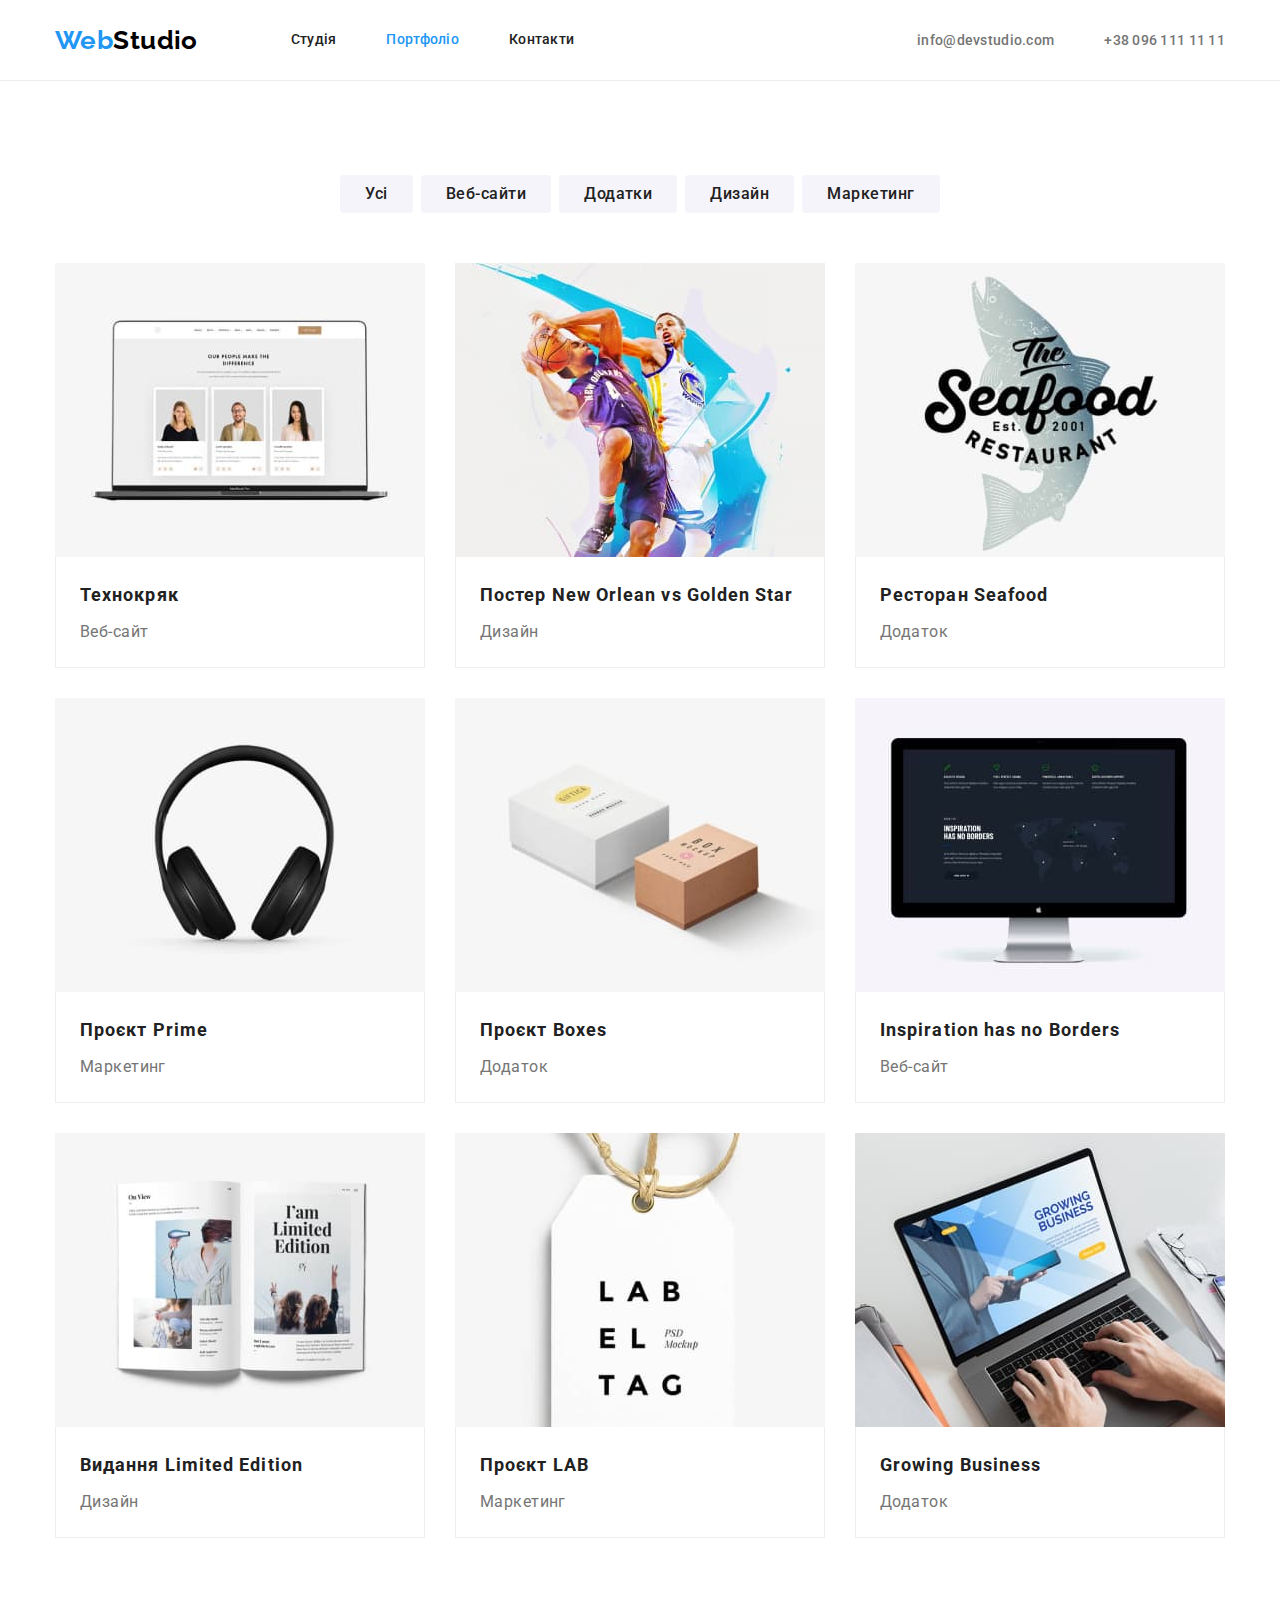
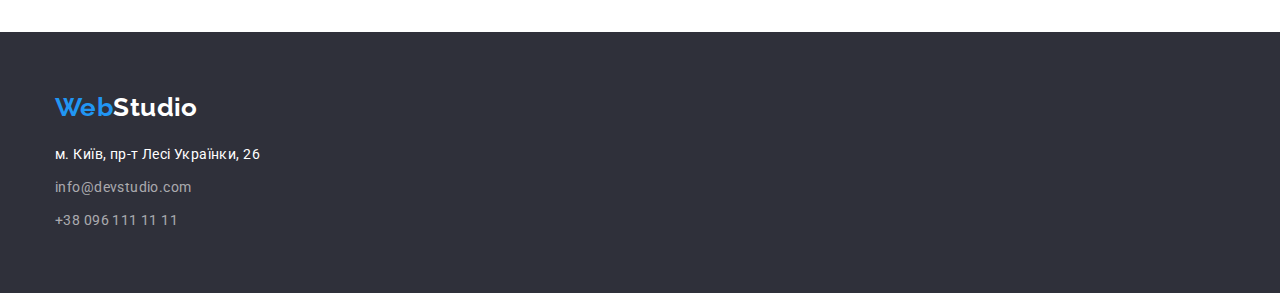
==== commit 95cb100c: "corrected" ====
--- a/portfolio.html
+++ b/portfolio.html
@@ -16,12 +16,13 @@
 		<link rel="stylesheet" href="./css/styles.css" />
 	</head>
 	<body>
+		<!-- ------HEADER ---------->
 		<header>
 			<div class="container header">
 				<nav class="navigation">
-					<a href="./index.html" class="logo link" lang="eu">
-						<span class="logo-accent">Web</span>
-						Studio
+					<!-- prettier-ignore -->
+					<a href="./index.html" class="logo link" lang="en">
+						<span class="logo-accent">Web</span>Studio
 					</a>
 
 					<ul class="site-nav list">
@@ -50,6 +51,7 @@
 			<section class="section portfolio">
 				<div class="container">
 					<h1 class="visually-hidden">Галерея проектів</h1>
+					<!-- -----FILTER----- -->
 					<ul class="list filter">
 						<li class="item"><button type="button" class="filter-btn">Усі</button></li>
 						<li class="item"><button type="button" class="filter-btn">Веб-сайти</button></li>
@@ -57,6 +59,7 @@
 						<li class="item"><button type="button" class="filter-btn">Дизайн</button></li>
 						<li class="item"><button type="button" class="filter-btn">Маркетинг</button></li>
 					</ul>
+					<!-- -----PORTFOLIO LIST----- -->
 					<ul class="portfolio-list list">
 						<li class="item">
 							<a href="" class="link">
@@ -161,15 +164,16 @@
 				</div>
 			</section>
 		</main>
+		<!-- -----FOOTER----- -->
 		<footer class="footer">
 			<div class="container">
-				<a href="./index.html" class="logo link" lang="eu">
-					<span class="logo-accent">Web</span>
-					Studio
+				<!-- prettier-ignore -->
+				<a href="./index.html" class="logo link" lang="en">
+					<span class="logo-accent">Web</span>Studio
 				</a>
 				<address>
 					<ul class="adress-list list">
-						<li>
+						<li class="item">
 							<a
 								href="https://goo.gl/maps/ogPtwXew7czSib9S9"
 								target="_blank"
@@ -179,10 +183,10 @@
 								м. Київ, пр-т Лесі Українки, 26
 							</a>
 						</li>
-						<li>
+						<li class="item">
 							<a href="mailto:info@devstudio.com" class="link">info@devstudio.com</a>
 						</li>
-						<li>
+						<li class="item">
 							<a href="tel:+380961111111" class="link">+38 096 111 11 11</a>
 						</li>
 					</ul>
--- a/css/styles.css
+++ b/css/styles.css
@@ -19,15 +19,7 @@
 	color: var(--text-color);
 	background-color: var(--main-color);
 }
-.container {
-	width: 1200px;
-	padding: 0 15px;
-	margin: 0 auto;
-}
-.section {
-	padding-top: 94px;
-	padding-bottom: 94px;
-}
+
 h2,
 h3,
 h4,
@@ -39,16 +31,35 @@
 img {
 	display: block;
 	max-width: 100%;
+	height: auto; /*правка*/
 }
 header {
 	border-bottom: 1px solid var(--line-color);
 }
+button {
+	display: block;
+	cursor: pointer;
+	border: none;
+	border-radius: 4px;
+}
+.container {
+	width: 1200px;
+	padding: 0 15px;
+	margin: 0 auto;
+}
+.section {
+	padding-top: 94px;
+	padding-bottom: 94px;
+}
 .link {
 	text-decoration: none;
 }
 .list {
 	list-style: none;
-}
+	padding-left: 0;
+	padding-right: 0;
+}
+
 /* логотип  */
 .logo.link {
 	font-family: "Raleway", sans-serif;
@@ -105,7 +116,11 @@
 }
 
 /*секция герой*/
-
+.hero {
+	background-color: var(--brand-color);
+	text-align: center;
+	padding: 200px 0;
+}
 .hero-title {
 	margin-top: 0px;
 	margin-bottom: 30px;
@@ -121,29 +136,21 @@
 }
 .hero-btn {
 	margin: auto;
-	width: 216px;
-	height: 50px;
+	padding: 10px 32px;
+	min-width: 216px;
 	font-family: "Roboto", sans-serif;
 	font-weight: 700;
 	font-size: 16px;
 	line-height: 1.88;
 	letter-spacing: 0.06em;
 	color: var(--main-color);
-
 	align-items: center;
 	text-align: center;
 	background-color: var(--accent-color);
-	border-color: transparent;
-	border-radius: 4px;
-	cursor: pointer;
 }
 .hero-btn:hover,
 .hero-btn:focus {
 	background-color: var(--button-active);
-}
-.hero {
-	background-color: var(--brand-color);
-	text-align: center;
 }
 
 /*секции*/
@@ -222,18 +229,17 @@
 }
 .team-list {
 	display: flex;
-	justify-content: space-between;
+	gap: 30px;
 }
 .team-list .item {
-	padding-bottom: 30px;
-	text-align: center;
 	background-color: var(--main-color);
-}
-.team-list .item:not(:first-child) {
+	box-shadow: 0px 1px 3px rgba(0, 0, 0, 0.12), 0px 1px 1px rgba(0, 0, 0, 0.14), 0px 2px 1px rgba(0, 0, 0, 0.2);
+	border-radius: 0px 0px 4px 4px;
+}
+/* .team-list .item:not(:first-child) {
 	margin-left: 30px;
-}
+} */
 .team-list .title {
-	margin-top: 30px;
 	margin-bottom: 10px;
 	font-weight: 500;
 	font-size: 16px;
@@ -246,15 +252,20 @@
 	font-size: 16px;
 	line-height: 1.19;
 	text-align: center;
+}
+.team-card {
+	padding: 30px 0;
 }
 /*футер*/
 .footer {
 	padding-top: 60px;
 	padding-bottom: 60px;
-
 	background-color: var(--brand-color);
 }
 
+.adress-list .item + .item {
+	margin-top: 9px;
+}
 .adress-list {
 	font-style: normal;
 	line-height: 1.71;
@@ -325,7 +336,6 @@
 .portfolio-list {
 	display: flex;
 	flex-wrap: wrap;
-	padding: 0;
 	margin-top: -30px;
 	margin-left: -30px;
 }
